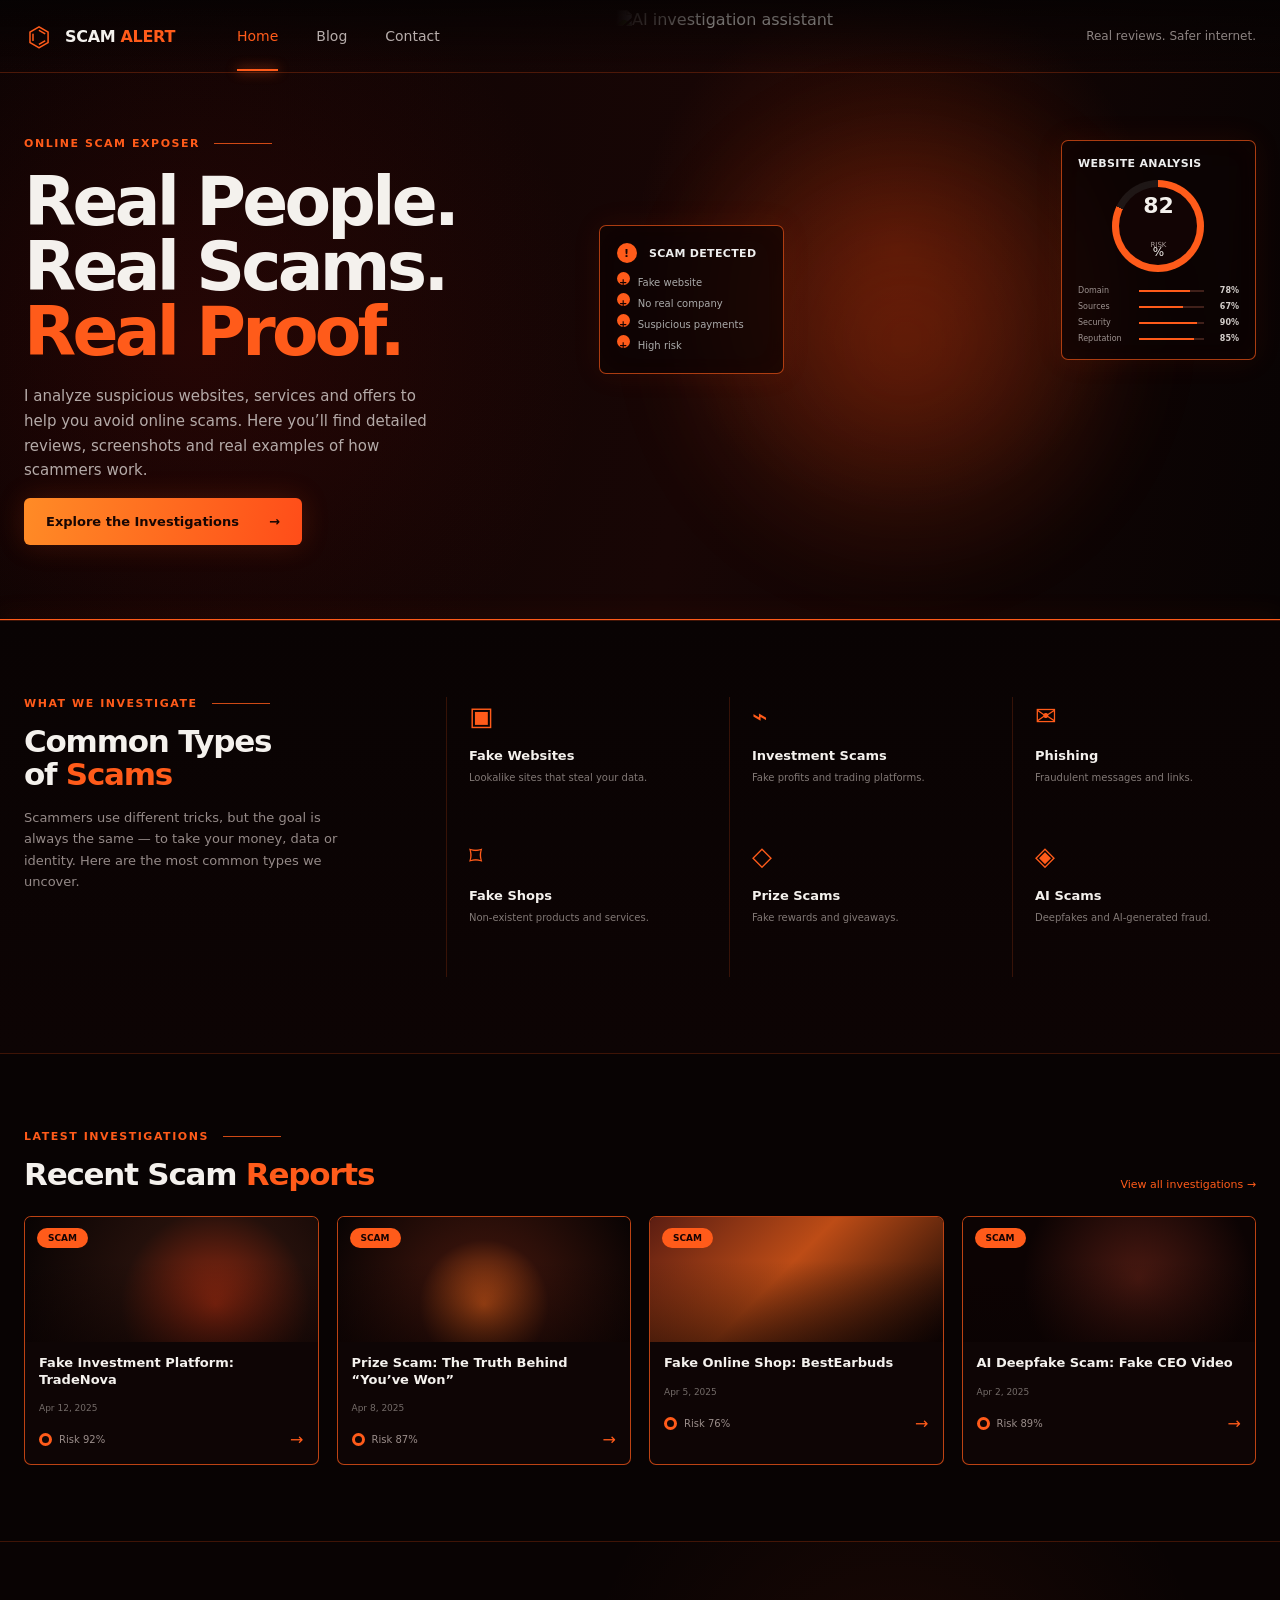
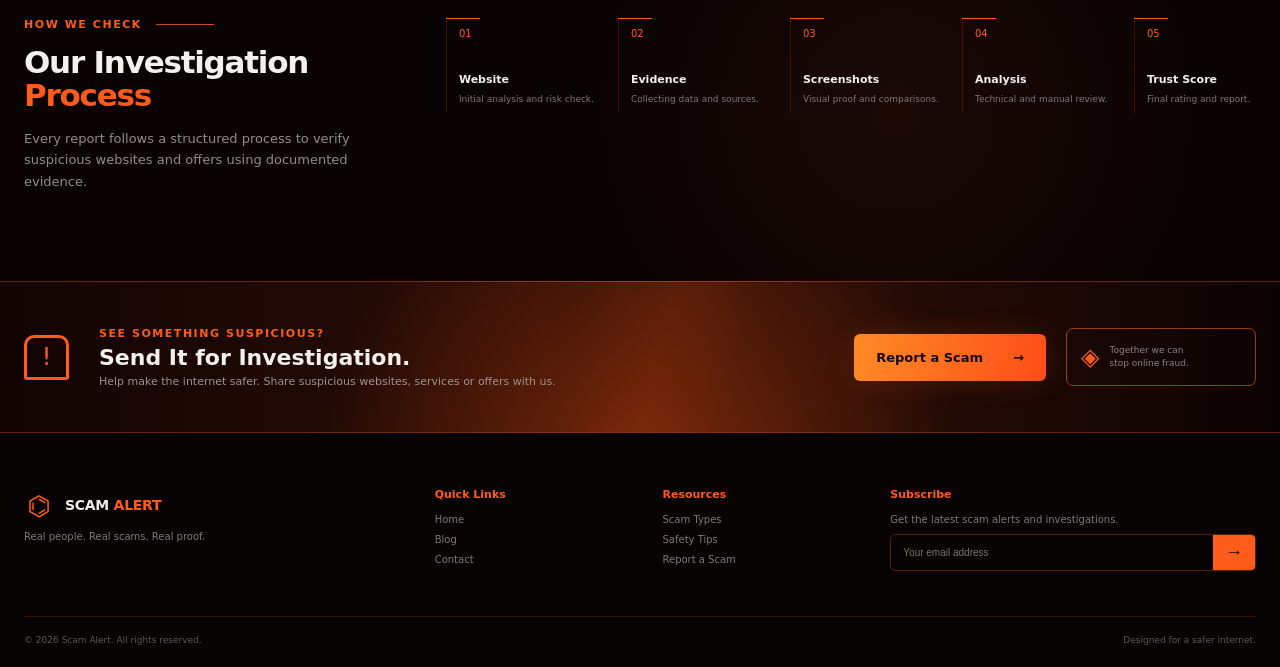
==== index.html @ 1ca647d7 "Add files via upload" ====
<!doctype html>
<html lang="en">
<head>
  <meta charset="utf-8">
  <meta name="viewport" content="width=device-width, initial-scale=1">
  <title>Scam Alert — Real People. Real Scams. Real Proof.</title>
  <meta name="description" content="Scam Alert investigates suspicious websites, online services and offers with screenshots, evidence and transparent risk assessments.">
  <link rel="canonical" href="https://YOUR-USERNAME.github.io/YOUR-REPOSITORY/">
  <meta property="og:type" content="website">
  <meta property="og:title" content="Scam Alert — Real People. Real Scams. Real Proof.">
  <meta property="og:description" content="Investigations into suspicious websites, services and online scams.">
  <meta property="og:url" content="https://YOUR-USERNAME.github.io/YOUR-REPOSITORY/">
  <meta property="og:image" content="https://YOUR-USERNAME.github.io/YOUR-REPOSITORY/assets/hero-character-reference.png">
  <meta name="twitter:card" content="summary_large_image">
  <link rel="stylesheet" href="style.css">
</head>
<body>
  <div class="page-loader" aria-hidden="true">
    <div class="loader-mark"><span></span></div>
    <div class="loader-label">SCAM ALERT <b>///</b></div>
  </div>

  <header class="site-header">
    <div class="container nav-wrap">
      <a class="brand" href="index.html" aria-label="Scam Alert home">
        <span class="brand-shield">⌬</span>
        <span>SCAM <em>ALERT</em></span>
      </a>
      <nav class="nav" aria-label="Main navigation">
        <a class="active" href="index.html">Home</a>
        <a href="blog.html">Blog</a>
        <a href="contact.html">Contact</a>
      </nav>
      <p class="header-note">Real reviews. Safer internet.</p>
    </div>
  </header>

  <main>
    <section class="hero">
      <div class="hero-grid container">
        <div class="hero-copy reveal">
          <div class="eyebrow">ONLINE SCAM EXPOSER <i></i></div>
          <h1>Real People.<br>Real Scams.<br><span>Real Proof.</span></h1>
          <p class="hero-lead">I analyze suspicious websites, services and offers to help you avoid online scams. Here you’ll find detailed reviews, screenshots and real examples of how scammers work.</p>
          <a class="button button-primary" href="blog.html">Explore the Investigations <span>→</span></a>
        </div>

        <div class="hero-visual">
          <div class="hero-glow"></div>
          <div class="hud-card detected reveal reveal-delay-2">
            <div class="hud-title"><span class="warning">!</span> SCAM DETECTED</div>
            <ul>
              <li>Fake website</li>
              <li>No real company</li>
              <li>Suspicious payments</li>
              <li>High risk</li>
            </ul>
          </div>

          <!--
            HERO CHARACTER REFERENCE
            Replace assets/hero-character-reference.png with your preferred portrait.
            The rest of the hero will automatically adapt to the image.
          -->
          <img class="hero-character" src="assets/hero-character-reference.png" alt="AI investigation assistant" loading="eager">

          <!--
            MAIN TRUST SCORE — EDIT THIS VALUE MANUALLY.
            Change data-score="82" to any number from 0 to 100.
          -->
          <div class="hud-card analysis reveal reveal-delay-3">
            <div class="analysis-title">WEBSITE ANALYSIS</div>
            <div class="score-ring" data-score="82">
              <strong class="score-value">82</strong><small>%</small>
              <span>RISK</span>
            </div>
            <div class="mini-bars">
              <div><span>Domain</span><i style="--value:78%"></i><b>78%</b></div>
              <div><span>Sources</span><i style="--value:67%"></i><b>67%</b></div>
              <div><span>Security</span><i style="--value:90%"></i><b>90%</b></div>
              <div><span>Reputation</span><i style="--value:85%"></i><b>85%</b></div>
            </div>
          </div>
        </div>
      </div>
    </section>

    <section class="investigate section-line">
      <div class="container investigate-grid">
        <div class="section-intro reveal">
          <div class="eyebrow">WHAT WE INVESTIGATE <i></i></div>
          <h2>Common Types<br>of <span>Scams</span></h2>
          <p>Scammers use different tricks, but the goal is always the same — to take your money, data or identity. Here are the most common types we uncover.</p>
        </div>
        <div class="scam-types">
          <article class="type-card reveal"><div class="type-icon">▣</div><h3>Fake Websites</h3><p>Lookalike sites that steal your data.</p></article>
          <article class="type-card reveal"><div class="type-icon">⌁</div><h3>Investment Scams</h3><p>Fake profits and trading platforms.</p></article>
          <article class="type-card reveal"><div class="type-icon">✉</div><h3>Phishing</h3><p>Fraudulent messages and links.</p></article>
          <article class="type-card reveal"><div class="type-icon">⌑</div><h3>Fake Shops</h3><p>Non-existent products and services.</p></article>
          <article class="type-card reveal"><div class="type-icon">◇</div><h3>Prize Scams</h3><p>Fake rewards and giveaways.</p></article>
          <article class="type-card reveal"><div class="type-icon">◈</div><h3>AI Scams</h3><p>Deepfakes and AI-generated fraud.</p></article>
        </div>
      </div>
    </section>

    <section class="reports section-line">
      <div class="container">
        <div class="section-heading reveal">
          <div>
            <div class="eyebrow">LATEST INVESTIGATIONS <i></i></div>
            <h2>Recent Scam <span>Reports</span></h2>
          </div>
          <a href="blog.html" class="text-link">View all investigations →</a>
        </div>

        <div class="report-grid">
          <!-- Edit each article directly here: title, date, category and risk. -->
          <a class="report-card reveal" href="blog/simple-ideas.html">
            <div class="report-image report-image-1"><span>SCAM</span></div>
            <div class="report-body"><h3>Fake Investment Platform: TradeNova</h3><time datetime="2025-04-12">Apr 12, 2025</time><div class="risk-line"><i></i> Risk 92% <b>→</b></div></div>
          </a>
          <a class="report-card reveal" href="blog/constraints.html">
            <div class="report-image report-image-2"><span>SCAM</span></div>
            <div class="report-body"><h3>Prize Scam: The Truth Behind “You’ve Won”</h3><time datetime="2025-04-08">Apr 8, 2025</time><div class="risk-line"><i></i> Risk 87% <b>→</b></div></div>
          </a>
          <a class="report-card reveal" href="blog/building-in-public.html">
            <div class="report-image report-image-3"><span>SCAM</span></div>
            <div class="report-body"><h3>Fake Online Shop: BestEarbuds</h3><time datetime="2025-04-05">Apr 5, 2025</time><div class="risk-line"><i></i> Risk 76% <b>→</b></div></div>
          </a>
          <a class="report-card reveal" href="blog/documenting-process.html">
            <div class="report-image report-image-4"><span>SCAM</span></div>
            <div class="report-body"><h3>AI Deepfake Scam: Fake CEO Video</h3><time datetime="2025-04-02">Apr 2, 2025</time><div class="risk-line"><i></i> Risk 89% <b>→</b></div></div>
          </a>
        </div>
      </div>
    </section>

    <section class="process section-line">
      <div class="container process-grid">
        <div class="section-intro reveal">
          <div class="eyebrow">HOW WE CHECK <i></i></div>
          <h2>Our Investigation <span>Process</span></h2>
          <p>Every report follows a structured process to verify suspicious websites and offers using documented evidence.</p>
        </div>
        <div class="steps">
          <div class="step reveal"><span>01</span><strong>Website</strong><p>Initial analysis and risk check.</p></div>
          <div class="step reveal"><span>02</span><strong>Evidence</strong><p>Collecting data and sources.</p></div>
          <div class="step reveal"><span>03</span><strong>Screenshots</strong><p>Visual proof and comparisons.</p></div>
          <div class="step reveal"><span>04</span><strong>Analysis</strong><p>Technical and manual review.</p></div>
          <div class="step reveal"><span>05</span><strong>Trust Score</strong><p>Final rating and report.</p></div>
        </div>
      </div>
    </section>

    <section class="report-cta">
      <div class="container cta-inner reveal">
        <div class="cta-symbol">!</div>
        <div><div class="eyebrow">SEE SOMETHING SUSPICIOUS?</div><h2>Send It for Investigation.</h2><p>Help make the internet safer. Share suspicious websites, services or offers with us.</p></div>
        <a class="button button-primary" href="contact.html">Report a Scam <span>→</span></a>
        <div class="cta-proof">◈ <span>Together we can<br>stop online fraud.</span></div>
      </div>
    </section>
  </main>

  <footer class="site-footer">
    <div class="container footer-grid">
      <div><a class="brand" href="index.html"><span class="brand-shield">⌬</span><span>SCAM <em>ALERT</em></span></a><p>Real people. Real scams. Real proof.</p></div>
      <div><strong>Quick Links</strong><a href="index.html">Home</a><a href="blog.html">Blog</a><a href="contact.html">Contact</a></div>
      <div><strong>Resources</strong><a href="blog.html">Scam Types</a><a href="blog.html">Safety Tips</a><a href="contact.html">Report a Scam</a></div>
      <div><strong>Subscribe</strong><p>Get the latest scam alerts and investigations.</p><form class="subscribe"><input type="email" placeholder="Your email address" aria-label="Email"><button aria-label="Subscribe">→</button></form></div>
    </div>
    <div class="container footer-bottom"><span>© 2026 Scam Alert. All rights reserved.</span><span>Designed for a safer internet.</span></div>
  </footer>
  <script src="script.js"></script>
</body>
</html>
---- style.css ----
:root{
  --bg:#080303;--panel:#100504;--panel-2:#160706;--text:#f4f1ed;--muted:#9d9290;
  --line:rgba(255,82,20,.25);--orange:#ff5b1a;--orange-2:#ff8a2a;--red:#7b1712;
  --max:1240px;--ease:cubic-bezier(.22,1,.36,1)
}
*{box-sizing:border-box}
html{scroll-behavior:smooth}
body{margin:0;background:var(--bg);color:var(--text);font-family:Inter,ui-sans-serif,system-ui,-apple-system,BlinkMacSystemFont,"Segoe UI",sans-serif;overflow-x:hidden}
body:before{content:"";position:fixed;inset:0;pointer-events:none;z-index:20;opacity:.055;background-image:radial-gradient(rgba(255,255,255,.7) .5px,transparent .5px);background-size:4px 4px}
a{color:inherit;text-decoration:none}.container{width:min(calc(100% - 48px),var(--max));margin:auto}
.site-header{position:absolute;z-index:10;top:0;left:0;width:100%;border-bottom:1px solid rgba(255,85,25,.28);background:linear-gradient(180deg,rgba(5,2,2,.8),transparent)}
.nav-wrap{height:72px;display:flex;align-items:center;gap:62px}.brand{display:flex;align-items:center;gap:11px;font-weight:800;letter-spacing:-.02em}.brand em{font-style:normal;color:var(--orange)}.brand-shield{display:grid;place-items:center;width:30px;height:34px;color:var(--orange);font-size:27px}.nav{display:flex;gap:38px;height:100%;align-items:center}.nav a{position:relative;color:#b7adab;font-size:14px}.nav a:hover,.nav a.active{color:var(--orange)}.nav a.active:after{content:"";position:absolute;left:0;right:0;bottom:-27px;height:2px;background:var(--orange);box-shadow:0 0 12px var(--orange)}.header-note{margin-left:auto;color:#8c8381;font-size:12px}
.hero{min-height:620px;position:relative;overflow:hidden;background:radial-gradient(circle at 70% 40%,rgba(255,69,10,.18),transparent 27%),radial-gradient(circle at 15% 55%,rgba(117,13,8,.22),transparent 35%),linear-gradient(100deg,#0b0303 0%,#180605 55%,#080303 100%)}.hero:after{content:"";position:absolute;inset:auto 0 0;height:1px;background:var(--orange);box-shadow:0 0 22px rgba(255,91,26,.8)}.hero-grid{min-height:620px;display:grid;grid-template-columns:46% 54%;align-items:center}.hero-copy{padding-top:62px;position:relative;z-index:3}.eyebrow{display:flex;align-items:center;gap:14px;color:var(--orange);font-size:11px;font-weight:800;letter-spacing:.14em}.eyebrow i{display:block;width:58px;height:1px;background:var(--orange);opacity:.8}.hero h1{margin:19px 0 20px;font-size:clamp(48px,5.3vw,78px);line-height:.96;letter-spacing:-.055em}.hero h1 span,h2 span{color:var(--orange)}.hero-lead{max-width:420px;color:#b4aaa8;line-height:1.65;font-size:15px}.button{display:inline-flex;align-items:center;justify-content:space-between;gap:30px;border-radius:6px;padding:16px 22px;font-weight:750;font-size:13px;transition:transform .3s var(--ease),box-shadow .3s ease}.button-primary{color:#180603;background:linear-gradient(100deg,#ff8b26,#ff4d19);box-shadow:0 0 28px rgba(255,82,20,.18)}.button:hover{transform:translateY(-3px);box-shadow:0 10px 35px rgba(255,82,20,.25)}
.hero-visual{position:relative;height:100%;min-height:620px}.hero-glow{position:absolute;width:560px;height:560px;right:70px;top:60px;border-radius:50%;background:radial-gradient(circle,rgba(255,74,17,.28),transparent 65%);filter:blur(30px)}.hero-character{position:absolute;width:700px;max-width:none;height:610px;object-fit:cover;object-position:center top;right:-60px;bottom:0;mix-blend-mode:screen;filter:saturate(1.1) contrast(1.04);mask-image:linear-gradient(to right,transparent 0%,black 13%,black 88%,transparent 100%);-webkit-mask-image:linear-gradient(to right,transparent 0%,black 13%,black 88%,transparent 100%)}.hud-card{position:absolute;z-index:4;border:1px solid rgba(255,91,26,.65);background:rgba(12,3,3,.72);backdrop-filter:blur(10px);box-shadow:0 0 30px rgba(255,69,10,.08),inset 0 0 30px rgba(255,69,10,.025);border-radius:7px}.detected{left:8px;top:225px;width:185px;padding:17px}.hud-title,.analysis-title{font-size:11px;font-weight:800;color:#eee;letter-spacing:.03em}.warning{display:inline-grid;place-items:center;width:20px;height:20px;border-radius:50%;background:var(--orange);color:#180603;margin-right:8px}.detected ul{list-style:none;padding:9px 0 0;margin:0;color:#aaa;font-size:10px;line-height:2.1}.detected li:before{content:"+";display:inline-grid;place-items:center;width:13px;height:13px;margin-right:8px;border-radius:50%;background:var(--orange);color:#140302;font-weight:900}.analysis{right:0;top:140px;width:195px;padding:16px}.score-ring{width:92px;height:92px;margin:10px auto 14px;border-radius:50%;display:grid;place-items:center;position:relative;background:conic-gradient(var(--orange) 0 82%,rgba(255,255,255,.08) 82% 100%)}.score-ring:before{content:"";position:absolute;inset:7px;background:#120404;border-radius:50%}.score-ring strong,.score-ring small,.score-ring span{position:relative;z-index:1}.score-ring strong{font-size:22px}.score-ring small{font-size:12px}.score-ring span{position:absolute;bottom:23px;font-size:7px;color:#a89b98}.mini-bars{display:grid;gap:7px}.mini-bars div{display:grid;grid-template-columns:55px 1fr 29px;gap:6px;align-items:center;font-size:8px;color:#9d9391}.mini-bars i{height:2px;background:linear-gradient(90deg,var(--orange) var(--value),#40201a var(--value));display:block}.mini-bars b{font-size:8px;text-align:right;color:#d4cecb}
.section-line{border-top:1px solid rgba(255,84,20,.22)}.investigate,.reports,.process{padding:76px 0;background:linear-gradient(180deg,#090303,#0d0404)}.investigate-grid,.process-grid{display:grid;grid-template-columns:31% 69%;gap:40px}.section-intro h2,.section-heading h2{font-size:31px;line-height:1.08;letter-spacing:-.04em;margin:15px 0}.section-intro p{max-width:330px;color:#958a88;line-height:1.65;font-size:13px}.scam-types{display:grid;grid-template-columns:repeat(3,1fr);border-left:1px solid rgba(255,91,26,.18)}.type-card{min-height:140px;padding:4px 22px 18px;border-right:1px solid rgba(255,91,26,.18);transition:background .3s ease}.type-card:hover{background:rgba(255,74,17,.045)}.type-icon{color:var(--orange);font-size:26px;margin-bottom:17px}.type-card h3{font-size:13px;margin:0 0 7px}.type-card p{font-size:10px;color:#817875;line-height:1.5;margin:0}
.reports{background:#080303}.section-heading{display:flex;align-items:end;justify-content:space-between;margin-bottom:25px}.section-heading h2{margin-bottom:0}.text-link{font-size:11px;color:var(--orange)}.report-grid{display:grid;grid-template-columns:repeat(4,1fr);gap:18px}.report-card{border:1px solid rgba(255,91,26,.72);border-radius:7px;overflow:hidden;background:#0e0505;transition:transform .35s var(--ease),box-shadow .35s ease}.report-card:hover{transform:translateY(-6px);box-shadow:0 14px 50px rgba(255,74,17,.12)}.report-image{height:125px;position:relative;background-size:cover;background-position:center}.report-image:after{content:"";position:absolute;inset:0;background:linear-gradient(180deg,transparent 35%,rgba(10,2,2,.55))}.report-image span{position:absolute;z-index:2;top:11px;left:12px;padding:5px 11px;border-radius:20px;background:var(--orange);color:#170302;font-size:9px;font-weight:900}.report-image-1{background:radial-gradient(circle at 65% 70%,#9a2b11,#24100b 45%,#080303)}.report-image-2{background:radial-gradient(circle at 50% 70%,#c55318,#32110a 38%,#080303)}.report-image-3{background:linear-gradient(135deg,#5b1d12,#bd4c16 45%,#0b0303)}.report-image-4{background:radial-gradient(circle at 60% 50%,#4a1911,#0c0303 62%)}.report-body{padding:13px 14px 15px}.report-body h3{font-size:13px;line-height:1.25;margin:0 0 8px}.report-body time{font-size:9px;color:#746c69}.risk-line{margin-top:15px;color:#9a8d8a;font-size:10px;display:flex;align-items:center;gap:7px}.risk-line i{width:13px;height:13px;border:3px solid var(--orange);border-radius:50%}.risk-line b{margin-left:auto;color:var(--orange);font-size:16px;font-weight:400}
.process{background:radial-gradient(circle at 70% 50%,rgba(255,76,20,.07),transparent 35%),#090303}.steps{display:grid;grid-template-columns:repeat(5,1fr);gap:10px;align-items:start}.step{position:relative;padding:10px 12px 0;border-left:1px solid rgba(255,91,26,.18)}.step:before{content:"";position:absolute;top:0;left:-1px;width:34px;height:1px;background:var(--orange)}.step span{display:block;color:var(--orange);font-size:10px;margin-bottom:34px}.step strong{display:block;font-size:11px}.step p{font-size:9px;color:#807572;line-height:1.5;margin:7px 0}
.report-cta{border-top:1px solid rgba(255,91,26,.35);border-bottom:1px solid rgba(255,91,26,.35);background:radial-gradient(circle at 50% 130%,rgba(255,85,15,.35),transparent 48%),linear-gradient(90deg,#110403,#321007 55%,#0b0303);position:relative;overflow:hidden}.report-cta:before{content:"";position:absolute;inset:0;background:linear-gradient(105deg,transparent 45%,rgba(255,91,26,.08),transparent 58%)}.cta-inner{min-height:150px;display:grid;grid-template-columns:55px 1fr auto 190px;align-items:center;gap:20px;position:relative}.cta-symbol{width:45px;height:45px;border:3px solid var(--orange);border-radius:10px 10px 3px 3px;display:grid;place-items:center;color:var(--orange);font-size:24px}.cta-inner h2{font-size:22px;margin:5px 0}.cta-inner p{margin:0;color:#9e918e;font-size:11px}.cta-proof{border:1px solid rgba(255,91,26,.6);border-radius:7px;padding:14px;color:var(--orange);font-size:24px;display:flex;gap:10px;align-items:center}.cta-proof span{color:#8d817f;font-size:9px;line-height:1.5}
.site-footer{padding:55px 0 22px;background:#080303}.footer-grid{display:grid;grid-template-columns:2fr 1fr 1fr 2fr;gap:45px;padding-bottom:45px}.footer-grid>div{display:flex;flex-direction:column;align-items:flex-start;gap:9px}.footer-grid strong{font-size:11px;color:var(--orange);margin-bottom:4px}.footer-grid a,.footer-grid p{font-size:10px;color:#817775;margin:0}.footer-grid .brand{font-size:14px;color:#eee}.subscribe{width:100%;display:flex;border:1px solid rgba(255,91,26,.3);border-radius:5px;overflow:hidden}.subscribe input{min-width:0;flex:1;border:0;outline:0;background:transparent;color:#eee;padding:12px;font-size:10px}.subscribe button{width:42px;border:0;background:var(--orange);color:#180302;font-size:18px}.footer-bottom{border-top:1px solid rgba(255,91,26,.16);padding-top:18px;display:flex;justify-content:space-between;color:#5f5755;font-size:9px}
.page-loader{position:fixed;z-index:100;inset:0;background:#080303;display:grid;place-items:center;transition:opacity .7s var(--ease),visibility .7s}.page-loader.done{opacity:0;visibility:hidden}.loader-label{position:absolute;bottom:20%;font-size:11px;letter-spacing:.2em;color:#aaa}.loader-label b{color:var(--orange)}.loader-mark{width:46px;height:46px;border:1px solid var(--orange);border-radius:50%;position:relative;box-shadow:0 0 35px rgba(255,91,26,.2)}.loader-mark span{position:absolute;inset:8px;border:2px solid var(--orange);border-right-color:transparent;border-radius:50%;animation:spin 1s linear infinite}@keyframes spin{to{transform:rotate(360deg)}}
.reveal{opacity:0;transform:translateY(22px);transition:opacity .8s var(--ease),transform .8s var(--ease)}.reveal.is-visible{opacity:1;transform:none}.reveal-delay-2{transition-delay:.2s}.reveal-delay-3{transition-delay:.35s}
@media(max-width:1000px){.hero-grid{grid-template-columns:1fr}.hero-copy{padding:140px 0 50px}.hero-visual{position:absolute;inset:0;opacity:.72}.hero-copy{z-index:3}.detected{left:48%;top:340px}.analysis{right:5%;top:210px}.hero-character{right:-140px}.investigate-grid,.process-grid{grid-template-columns:1fr}.section-intro p{max-width:560px}.report-grid{grid-template-columns:repeat(2,1fr)}.cta-inner{grid-template-columns:50px 1fr auto}.cta-proof{display:none}}
@media(max-width:680px){.container{width:min(calc(100% - 28px),var(--max))}.nav-wrap{height:62px;gap:18px}.nav{gap:16px}.header-note{display:none}.brand{font-size:12px}.nav a{font-size:11px}.hero,.hero-grid{min-height:680px}.hero-copy{padding-top:125px}.hero h1{font-size:48px}.hero-lead{font-size:13px}.hero-visual{opacity:.5}.hero-character{width:610px;height:540px;right:-250px;bottom:20px}.detected{left:auto;right:130px;top:425px;transform:scale(.82)}.analysis{right:0;top:165px;transform:scale(.82)}.scam-types{grid-template-columns:repeat(2,1fr);border-left:0}.type-card{border-bottom:1px solid rgba(255,91,26,.18)}.report-grid{grid-template-columns:1fr}.section-heading{align-items:start;gap:20px;flex-direction:column}.steps{grid-template-columns:1fr 1fr}.cta-inner{grid-template-columns:1fr;padding:35px 0}.cta-symbol{display:none}.cta-inner .button{justify-self:start}.footer-grid{grid-template-columns:1fr 1fr;gap:30px}.footer-grid>div:last-child{grid-column:1/-1}.footer-bottom{gap:10px;flex-direction:column}}
@media(prefers-reduced-motion:reduce){html{scroll-behavior:auto}.reveal{opacity:1;transform:none;transition:none}.loader-mark span{animation:none}}
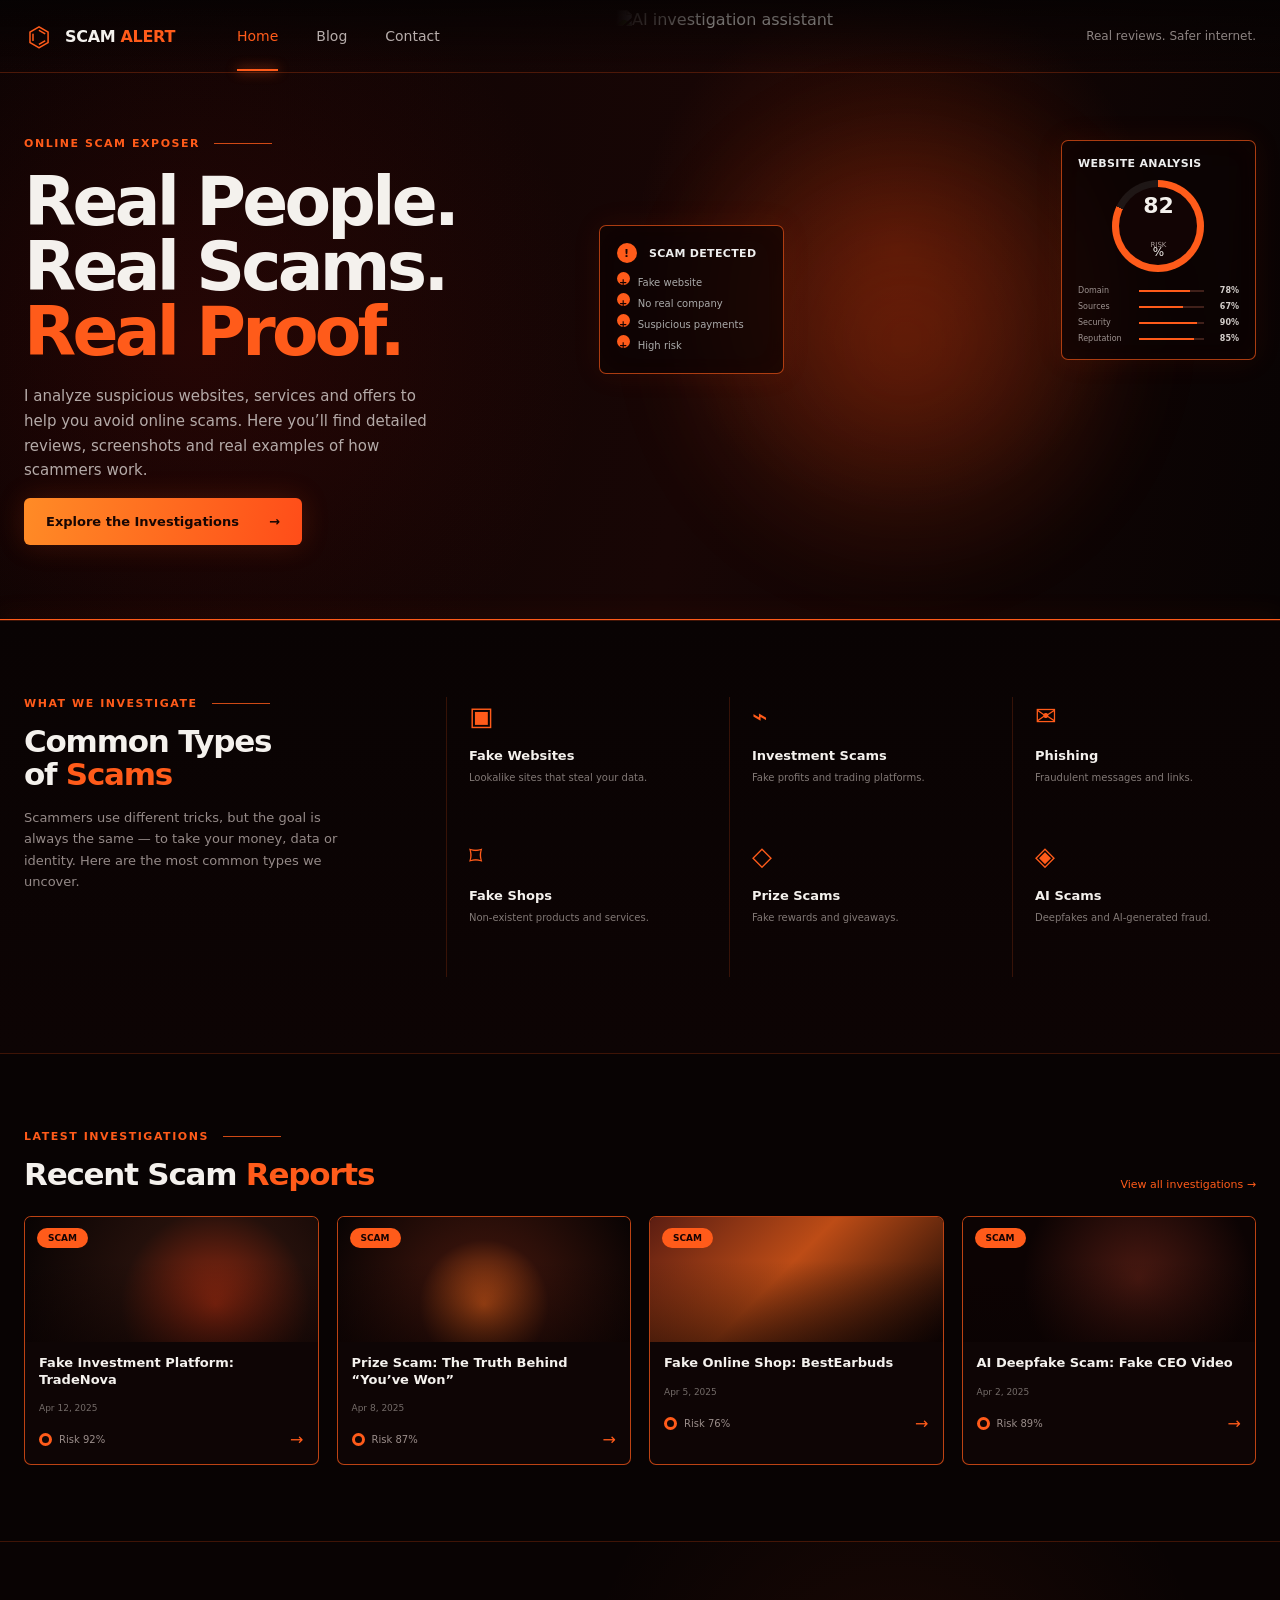
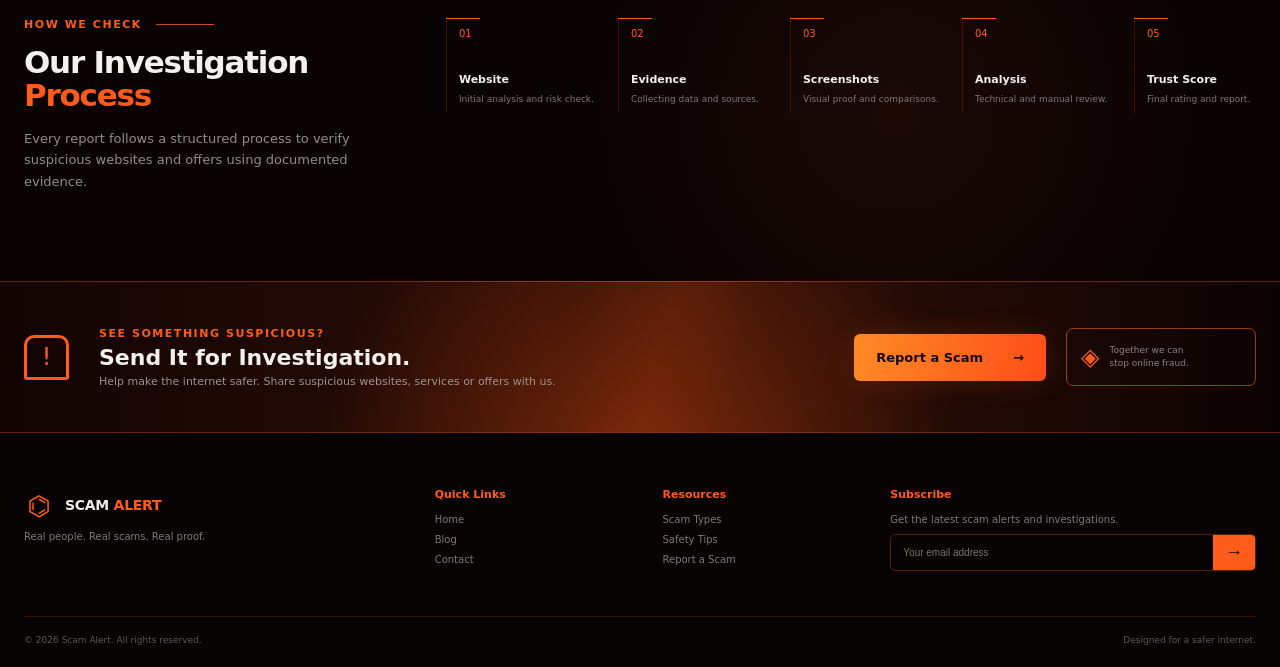
==== commit 40397708: "Add files via upload" ====
--- a/index.html
+++ b/index.html
@@ -10,7 +10,7 @@
   <meta property="og:title" content="Scam Alert — Real People. Real Scams. Real Proof.">
   <meta property="og:description" content="Investigations into suspicious websites, services and online scams.">
   <meta property="og:url" content="https://YOUR-USERNAME.github.io/YOUR-REPOSITORY/">
-  <meta property="og:image" content="https://YOUR-USERNAME.github.io/YOUR-REPOSITORY/assets/hero-character-reference.png">
+  <meta property="og:image" content="https://YOUR-USERNAME.github.io/YOUR-REPOSITORY/assets/hero-girl.png">
   <meta name="twitter:card" content="summary_large_image">
   <link rel="stylesheet" href="style.css">
 </head>
@@ -59,10 +59,10 @@
 
           <!--
             HERO CHARACTER REFERENCE
-            Replace assets/hero-character-reference.png with your preferred portrait.
+            Replace assets/hero-girl.png with your preferred portrait.
             The rest of the hero will automatically adapt to the image.
           -->
-          <img class="hero-character" src="assets/hero-character-reference.png" alt="AI investigation assistant" loading="eager">
+          <img class="hero-character" src="assets/hero-girl.png" alt="AI investigation assistant" loading="eager">
 
           <!--
             MAIN TRUST SCORE — EDIT THIS VALUE MANUALLY.
